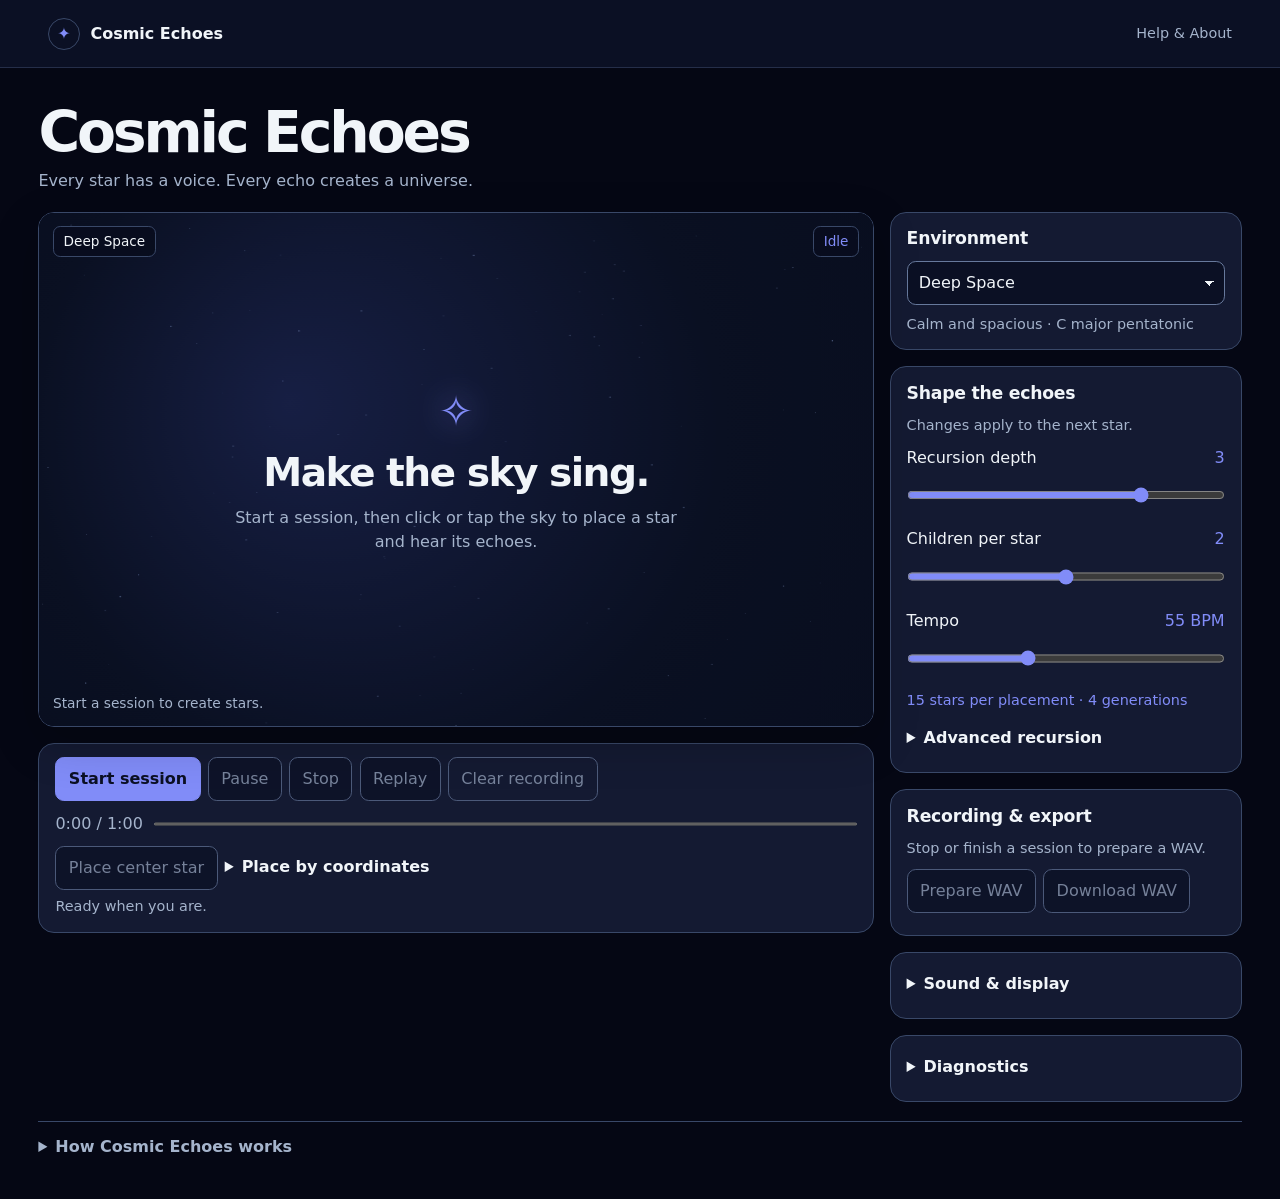
==== index.html @ a071666c "feat: integrate polished accessible Cosmic Echoes application" ====
<!doctype html>
<html lang="en" data-theme="deep-space">
<head>
  <meta charset="utf-8">
  <meta name="viewport" content="width=device-width, initial-scale=1">
  <meta name="description" content="Create a peaceful cosmic soundscape through recursive stars, musical echoes and interactive celestial patterns.">
  <meta name="theme-color" content="#050714">
  <title>Cosmic Echoes</title>
  <link rel="stylesheet" href="./style.css">
  <script type="module" src="./app.js"></script>
</head>
<body>
  <a class="skip" href="#transport">Skip to session controls</a>
  <header class="masthead">
    <a class="brand" href="./" aria-label="Cosmic Echoes home"><span class="brand-mark" aria-hidden="true">✦</span><span>Cosmic Echoes</span></a>
    <a class="help-link" href="#about">Help &amp; About</a>
  </header>
  <main>
    <div class="page-heading">
      <h1>Cosmic Echoes</h1>
      <p>Every star has a voice. Every echo creates a universe.</p>
    </div>
    <div class="workspace">
      <section class="experience" aria-label="Cosmic canvas and session">
        <div class="observatory">
          <div class="sky-head"><span id="sky-environment">Deep Space</span><span id="session-state" class="state">Idle</span></div>
          <canvas id="sky" role="img" aria-label="Cosmic sky" aria-describedby="sky-help">Use the star placement buttons below to compose without the canvas.</canvas>
          <div class="onboarding" id="onboarding">
            <span class="onboarding-star" aria-hidden="true">✧</span>
            <h2>Make the sky sing.</h2>
            <p>Start a session, then click or tap the sky to place a star and hear its echoes.</p>
          </div>
          <p id="sky-help" class="sky-help">Click or tap to place a star. Keyboard placement is below.</p>
        </div>
        <div class="session surface" id="transport" tabindex="-1">
          <div class="transport">
            <button id="start" class="primary" disabled>Start session</button>
            <button id="pause" disabled>Pause</button><button id="resume" disabled hidden>Resume</button>
            <button id="stop" disabled>Stop</button><button id="replay" disabled>Replay</button>
            <button id="reset" class="quiet" disabled>Clear recording</button>
          </div>
          <div class="time-row"><span id="session-time">0:00 / 1:00</span><progress id="playhead" max="60" value="0" aria-label="Session progress"></progress></div>
          <div class="placement-row">
            <button id="center" disabled>Place center star</button>
            <details>
              <summary>Place by coordinates</summary>
              <form id="placement">
                <label>X <input id="x" type="number" value="0.5" min="0" max="1" step="any" required></label>
                <label>Y <input id="y" type="number" value="0.5" min="0" max="1" step="any" required></label>
                <button id="place" disabled>Place star</button>
              </form>
            </details>
          </div>
          <p id="notice" role="status">Ready when you are.</p>
          <p id="error" role="alert" hidden></p>
        </div>
      </section>

      <aside class="controls" aria-label="Soundscape controls">
        <section class="surface panel" aria-labelledby="environment-heading">
          <h2 id="environment-heading">Environment</h2>
          <label for="environment" class="sr-only">Musical environment</label>
          <select id="environment"></select>
          <p id="environment-description" class="muted"></p>
          <p id="environment-lock" class="muted" hidden>Stop playback to change the environment.</p>
        </section>
        <section class="surface panel" aria-labelledby="echo-heading">
          <h2 id="echo-heading">Shape the echoes</h2>
          <p class="muted">Changes apply to the next star.</p>
          <label class="slider" for="maxDepth"><span>Recursion depth</span><output id="maxDepth-value" for="maxDepth">3</output></label>
          <input id="maxDepth" type="range" min="0" max="4" step="1" value="3">
          <label class="slider" for="childrenPerStar"><span>Children per star</span><output id="childrenPerStar-value" for="childrenPerStar">2</output></label>
          <input id="childrenPerStar" type="range" min="1" max="3" step="1" value="2">
          <label class="slider" for="tempo"><span>Tempo</span><output id="tempo-value" for="tempo">55</output></label>
          <input id="tempo" type="range" min="40" max="80" step="1" value="55">
          <p id="recursion-preview" class="preview">15 stars per placement · 4 generations</p>
          <details>
            <summary>Advanced recursion</summary>
            <label class="slider" for="decay"><span>Decay</span><output id="decay-value" for="decay">0.65</output></label>
          <input id="decay" type="range" min="0.35" max="0.85" step="0.01" value="0.65">
            <label class="slider" for="spreadAngle"><span>Spread angle</span><output id="spreadAngle-value" for="spreadAngle">100</output></label>
          <input id="spreadAngle" type="range" min="30" max="180" step="1" value="100">
            <label class="slider" for="generationDelay"><span>Base delay</span><output id="generationDelay-value" for="generationDelay">0.8</output></label>
          <input id="generationDelay" type="range" min="0.4" max="2" step="0.05" value="0.8">
          </details>
        </section>
        <section class="surface panel" aria-labelledby="recording-heading">
          <h2 id="recording-heading">Recording &amp; export</h2>
          <p id="recording" class="muted">Stop or finish a session to prepare a WAV.</p>
          <div class="export-actions">
            <button id="prepare" disabled>Prepare WAV</button><button id="download" disabled>Download WAV</button>
            <button id="cancel" disabled hidden>Cancel export</button><button id="clear-export" disabled hidden>Clear WAV</button>
          </div>
          <p id="export-status" role="status"></p>
          <p id="export-error" role="alert" hidden></p>
          <p id="wav-metadata" class="muted" hidden></p>
        </section>
        <details class="surface panel">
          <summary>Sound &amp; display</summary>
          <label class="slider" for="volume"><span>Monitoring volume</span><output id="volume-value" for="volume">70%</output></label>
          <input id="volume" type="range" min="0" max="1" step=".01" value=".7">
          <p class="muted">Monitoring changes what you hear. The WAV uses the recorded mix.</p>
          <label for="motion">Motion preference</label>
          <select id="motion"><option value="auto">Follow system</option><option value="full">Full motion</option><option value="reduced">Reduced motion</option></select>
          <div class="checks">
            <label><input id="particles" type="checkbox" checked> Background particles</label>
            <label><input id="ripples" type="checkbox" checked> Ripples</label>
            <label><input id="connections" type="checkbox" checked> Constellation lines</label>
          </div>
        </details>
        <details class="surface panel" id="diagnostics-panel">
          <summary>Diagnostics</summary>
          <p id="diagnostics" class="muted"></p>
        </details>
      </aside>
    </div>
  </main>
  <footer id="about">
    <details>
      <summary>How Cosmic Echoes works</summary>
      <p>Each star creates smaller stars until it reaches the chosen depth. Branching sets the number of children, decay softens them, and the base delay and tempo shape their timing. Audio drives the visual timeline. WAV export renders the recorded notes offline.</p>
      <p>Built with HTML, CSS, vanilla JavaScript, Canvas 2D, Web Audio, OfflineAudioContext and PCM WAV encoding.</p>
    </details>
  </footer>
</body>
</html>
---- style.css ----
:root {
  color-scheme: dark;
  --bg: #050714;
  --secondary-bg: #0b1024;
  --surface: #141a32;
  --text: #f1f5f9;
  --muted: #a5b4cc;
  --line: #394868;
  --control-line: #67799c;
  --accent: #818cf8;
  --violet: #c084fc;
  --focus: #67e8f9;
  --warm: #fbbf24;
  --on-accent: #0b1024;
  --radius: 1rem;
  --gap: 1rem;
  --control-height: 2.75rem;
  --transition: 150ms;
  --shadow: 0 1rem 3rem #0003;
  font: 16px/1.5 system-ui, sans-serif;
  color: var(--text);
  background: var(--bg);
}
:root[data-theme="nebula-dreams"] { --accent: var(--violet); --surface: #1c1733; --line: #55426e; }
:root[data-theme="solar-harmony"] { --accent: var(--warm); --surface: #241c26; --line: #675244; }
* { box-sizing: border-box; }
body { margin: 0; }
[hidden] { display: none !important; }
button, input, select { font: inherit; }
a { color: var(--text); }
h1, h2, p { margin: 0; }
h2 { font-size: 1.08rem; font-weight: 620; letter-spacing: -.015em; }
p, label, output, summary { overflow-wrap: anywhere; }
button, select, input[type=number] {
  color: var(--text); background: var(--secondary-bg); border: 1px solid var(--control-line);
  border-radius: .55rem; min-height: var(--control-height);
}
button { padding: .46rem .78rem; cursor: pointer; transition: background-color var(--transition), border-color var(--transition); }
button:hover:not(:disabled) { background-color: var(--surface); border-color: var(--accent); }
button:disabled { color: #a5b4cc; opacity: .67; cursor: default; }
button.primary { color: var(--on-accent); background-color: var(--accent); border-color: var(--accent); font-weight: 680; }
button.primary:hover:not(:disabled) { color: var(--text); background-color: var(--surface); }
button.quiet { background: transparent; }
:focus-visible { outline: 2px solid var(--focus); outline-offset: 3px; }
select { width: 100%; padding: .45rem 2rem .45rem .7rem; appearance: none;
  background-image: linear-gradient(45deg, transparent 50%, var(--text) 50%), linear-gradient(135deg, var(--text) 50%, transparent 50%);
  background-position: calc(100% - 15px) 50%, calc(100% - 10px) 50%; background-size: 5px 5px; background-repeat: no-repeat;
}
input[type=range] { width: 100%; min-height: 2.06rem; margin: 0; accent-color: var(--accent); }
input[type=checkbox] { width: 1.1rem; height: 1.1rem; accent-color: var(--accent); }
input[type=number] { width: 5rem; max-width: 100%; padding: .25rem .45rem; }
progress { width: 100%; height: .38rem; accent-color: var(--accent); }
summary { cursor: pointer; font-weight: 590; padding-block: .35rem; min-height: 2.35rem; }
details > :not(summary) { margin-top: .55rem; }
.sr-only, .skip:not(:focus) { position: absolute; width: 1px; height: 1px; padding: 0; overflow: hidden; clip-path: inset(50%); white-space: nowrap; }
.skip:focus { position: absolute; left: 1rem; top: .6rem; padding: .5rem; z-index: 3; background: var(--surface); }
.masthead {
  min-height: 4.25rem; padding: .7rem clamp(1rem, 4vw, 3rem); border-bottom: 1px solid #252e49;
  display: flex; justify-content: space-between; align-items: center; gap: 1rem; background: var(--secondary-bg);
}
.brand, .help-link { text-decoration: none; }
.brand { display: inline-flex; align-items: center; gap: .65rem; font-weight: 640; }
.brand-mark { color: var(--accent); border: 1px solid var(--line); border-radius: 50%; width: 2rem; height: 2rem; display: grid; place-items: center; }
.help-link { font-size: .9rem; color: var(--muted); }
.help-link:hover { text-decoration: underline; }
main, footer { max-width: 94rem; margin: auto; padding-inline: clamp(.75rem, 3vw, 2.7rem); }
.page-heading { padding-block: clamp(1.2rem, 3vw, 2.1rem) 1.15rem; }
.page-heading h1 { font-size: clamp(2rem, 4.5vw, 3.55rem); font-weight: 630; letter-spacing: -.055em; line-height: 1.08; }
.page-heading p { margin-top: .4rem; color: var(--muted); }
.workspace { display: grid; grid-template-columns: minmax(0, 1fr) minmax(17.5rem, 22rem); gap: var(--gap); align-items: start; }
.experience, .controls { display: grid; gap: var(--gap); min-width: 0; }
.observatory { position: relative; overflow: hidden; min-width: 0; border-radius: var(--radius); border: 1px solid var(--line); box-shadow: var(--shadow); }
canvas { display: block; width: 100%; height: clamp(23rem, 57vh, 43rem); background: #080d1e; }
.sky-head, .sky-help { position: absolute; z-index: 1; pointer-events: none; }
.sky-head { top: .85rem; left: .85rem; right: .85rem; display: flex; justify-content: space-between; flex-wrap: wrap; gap: .35rem; }
.sky-head span { min-width: 0; padding: .25rem .6rem; border-radius: .45rem; border: 1px solid var(--line); background: #080d1eea; font-size: .85rem; }
.sky-head .state { color: var(--accent); }
.sky-help { bottom: .75rem; left: .85rem; right: .85rem; color: var(--muted); font-size: .86rem; }
.onboarding { position: absolute; inset: 2.8rem 1rem; display: grid; place-content: center; text-align: center; pointer-events: none; }
.onboarding h2 { font-size: clamp(1.55rem, 4vw, 2.45rem); letter-spacing: -.04em; }
.onboarding p { max-width: 28rem; color: var(--muted); margin: .25rem auto; }
.onboarding-star { color: var(--accent); font-size: 2.65rem; text-shadow: 0 0 2rem var(--accent); }
.surface { background: var(--surface); border: 1px solid var(--line); border-radius: var(--radius); }
.session, .panel { padding: .85rem 1rem; }
.panel > :not(:first-child) { margin-top: .55rem; }
.transport, .export-actions, .placement-row, #placement { display: flex; flex-wrap: wrap; align-items: center; gap: .45rem; }
.time-row { display: grid; grid-template-columns: auto minmax(0, 1fr); align-items: center; gap: .7rem; margin: .65rem 0; font-variant-numeric: tabular-nums; color: var(--muted); }
.slider { display: flex; justify-content: space-between; gap: .5rem; }
.slider output, .preview { color: var(--accent); font-variant-numeric: tabular-nums; }
.muted, .preview, #notice, #export-status, [role=alert] { font-size: .9rem; }
.muted, #notice, #export-status { color: var(--muted); }
#notice, [role=alert] { margin-top: .4rem; }
[role=alert] { color: #ffc0cf; }
.checks { display: grid; }
.checks label { padding-block: .24rem; display: flex; gap: .45rem; align-items: center; min-height: 2.4rem; }
footer { padding-block: 1.2rem 2rem; color: var(--muted); }
footer details { border-top: 1px solid var(--line); padding-top: .5rem; }
footer p { max-width: 48rem; }
@media (max-width: 56rem) {
  .workspace { grid-template-columns: minmax(0, 1fr); }
  canvas { height: clamp(16rem, 53vh, 34rem); }
}
@media (max-width: 28rem) {
  .masthead { padding-inline: .75rem; }
  .panel, .session { padding-inline: .7rem; }
  .onboarding p { font-size: .92rem; }
}
@media (prefers-reduced-motion: reduce) {
  button { transition: none; }
}
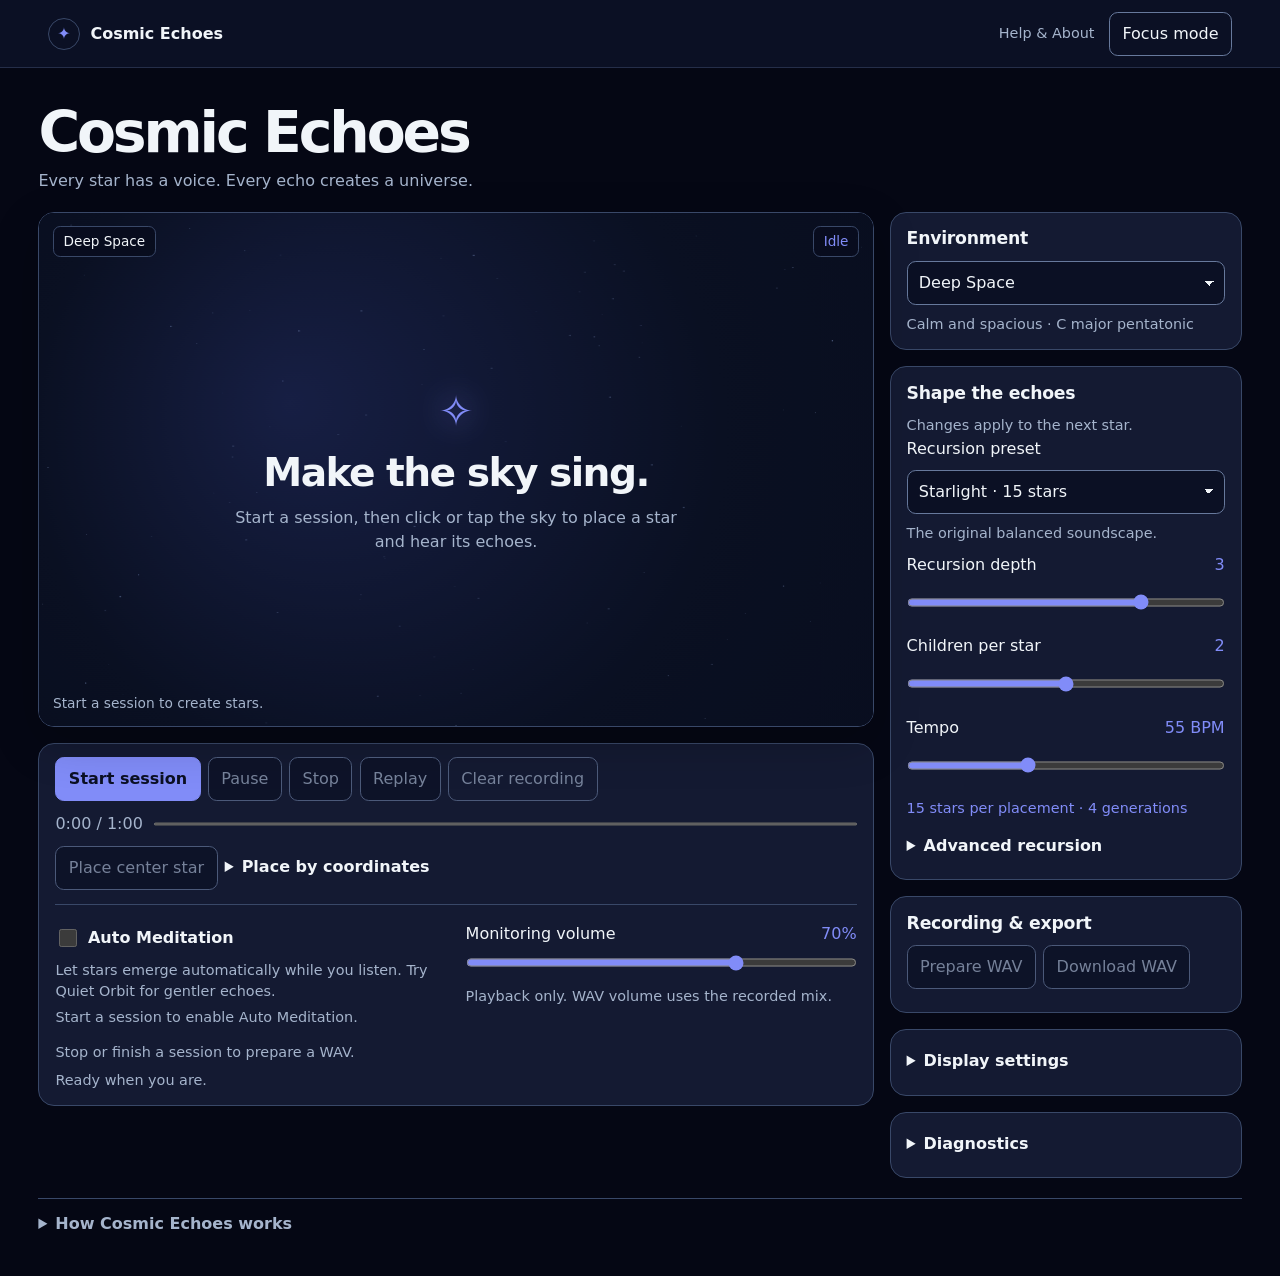
==== commit a9424652: "feat: complete and verify cosmic creative features" ====
--- a/index.html
+++ b/index.html
@@ -13,7 +13,10 @@
   <a class="skip" href="#transport">Skip to session controls</a>
   <header class="masthead">
     <a class="brand" href="./" aria-label="Cosmic Echoes home"><span class="brand-mark" aria-hidden="true">✦</span><span>Cosmic Echoes</span></a>
-    <a class="help-link" href="#about">Help &amp; About</a>
+    <div class="header-actions">
+      <a class="help-link" href="#about">Help &amp; About</a>
+      <button id="focus-mode" type="button" aria-pressed="false">Focus mode</button>
+    </div>
   </header>
   <main>
     <div class="page-heading">
@@ -51,6 +54,19 @@
               </form>
             </details>
           </div>
+          <div class="listening-controls">
+            <div class="meditation">
+              <label><input id="meditation" type="checkbox" aria-describedby="meditation-help" disabled> Auto Meditation</label>
+              <p id="meditation-help" class="muted">Let stars emerge automatically while you listen. Try Quiet Orbit for gentler echoes.</p>
+              <p id="meditation-status" class="muted" role="status">Start a session to enable Auto Meditation.</p>
+            </div>
+            <div class="monitoring">
+              <label class="slider" for="volume"><span>Monitoring volume</span><output id="volume-value" for="volume">70%</output></label>
+              <input id="volume" type="range" min="0" max="1" step=".01" value=".7">
+              <p class="muted">Playback only. WAV volume uses the recorded mix.</p>
+            </div>
+          </div>
+          <p id="recording" class="muted">Stop or finish a session to prepare a WAV.</p>
           <p id="notice" role="status">Ready when you are.</p>
           <p id="error" role="alert" hidden></p>
         </div>
@@ -67,6 +83,9 @@
         <section class="surface panel" aria-labelledby="echo-heading">
           <h2 id="echo-heading">Shape the echoes</h2>
           <p class="muted">Changes apply to the next star.</p>
+          <label for="recursion-preset">Recursion preset</label>
+          <select id="recursion-preset" aria-describedby="preset-description"><option value="custom" disabled>Custom</option></select>
+          <p id="preset-description" class="muted"></p>
           <label class="slider" for="maxDepth"><span>Recursion depth</span><output id="maxDepth-value" for="maxDepth">3</output></label>
           <input id="maxDepth" type="range" min="0" max="4" step="1" value="3">
           <label class="slider" for="childrenPerStar"><span>Children per star</span><output id="childrenPerStar-value" for="childrenPerStar">2</output></label>
@@ -86,7 +105,6 @@
         </section>
         <section class="surface panel" aria-labelledby="recording-heading">
           <h2 id="recording-heading">Recording &amp; export</h2>
-          <p id="recording" class="muted">Stop or finish a session to prepare a WAV.</p>
           <div class="export-actions">
             <button id="prepare" disabled>Prepare WAV</button><button id="download" disabled>Download WAV</button>
             <button id="cancel" disabled hidden>Cancel export</button><button id="clear-export" disabled hidden>Clear WAV</button>
@@ -96,10 +114,7 @@
           <p id="wav-metadata" class="muted" hidden></p>
         </section>
         <details class="surface panel">
-          <summary>Sound &amp; display</summary>
-          <label class="slider" for="volume"><span>Monitoring volume</span><output id="volume-value" for="volume">70%</output></label>
-          <input id="volume" type="range" min="0" max="1" step=".01" value=".7">
-          <p class="muted">Monitoring changes what you hear. The WAV uses the recorded mix.</p>
+          <summary>Display settings</summary>
           <label for="motion">Motion preference</label>
           <select id="motion"><option value="auto">Follow system</option><option value="full">Full motion</option><option value="reduced">Reduced motion</option></select>
           <div class="checks">
--- a/style.css
+++ b/style.css
@@ -105,6 +105,23 @@
   .panel, .session { padding-inline: .7rem; }
   .onboarding p { font-size: .92rem; }
 }
+.header-actions { display: flex; align-items: center; flex-wrap: wrap; justify-content: flex-end; gap: .45rem .9rem; }
+.listening-controls { display: grid; grid-template-columns: repeat(auto-fit, minmax(min(100%, 15rem), 1fr)); gap: .65rem 1.2rem; margin: .85rem 0; padding-top: .7rem; border-top: 1px solid var(--line); }
+.meditation label { display: inline-flex; min-height: var(--control-height); align-items: center; gap: .5rem; font-weight: 590; }
+#meditation-status { margin-top: .25rem; }
+.monitoring { padding-top: .4rem; }
+:root[data-focus="true"] .controls,
+:root[data-focus="true"] footer,
+:root[data-focus="true"] .page-heading,
+:root[data-focus="true"] .help-link,
+:root[data-focus="true"] .placement-row details { display: none; }
+:root[data-focus="true"] .masthead { position: sticky; top: 0; z-index: 2; }
+:root[data-focus="true"] .workspace { grid-template-columns: minmax(0, 1fr); padding-top: var(--gap); }
+:root[data-focus="true"] canvas { height: clamp(17rem, 65vh, 50rem); }
+@media (max-width: 28rem) {
+  .header-actions { gap: .25rem; }
+  .header-actions button { font-size: .9rem; }
+}
 @media (prefers-reduced-motion: reduce) {
   button { transition: none; }
 }
